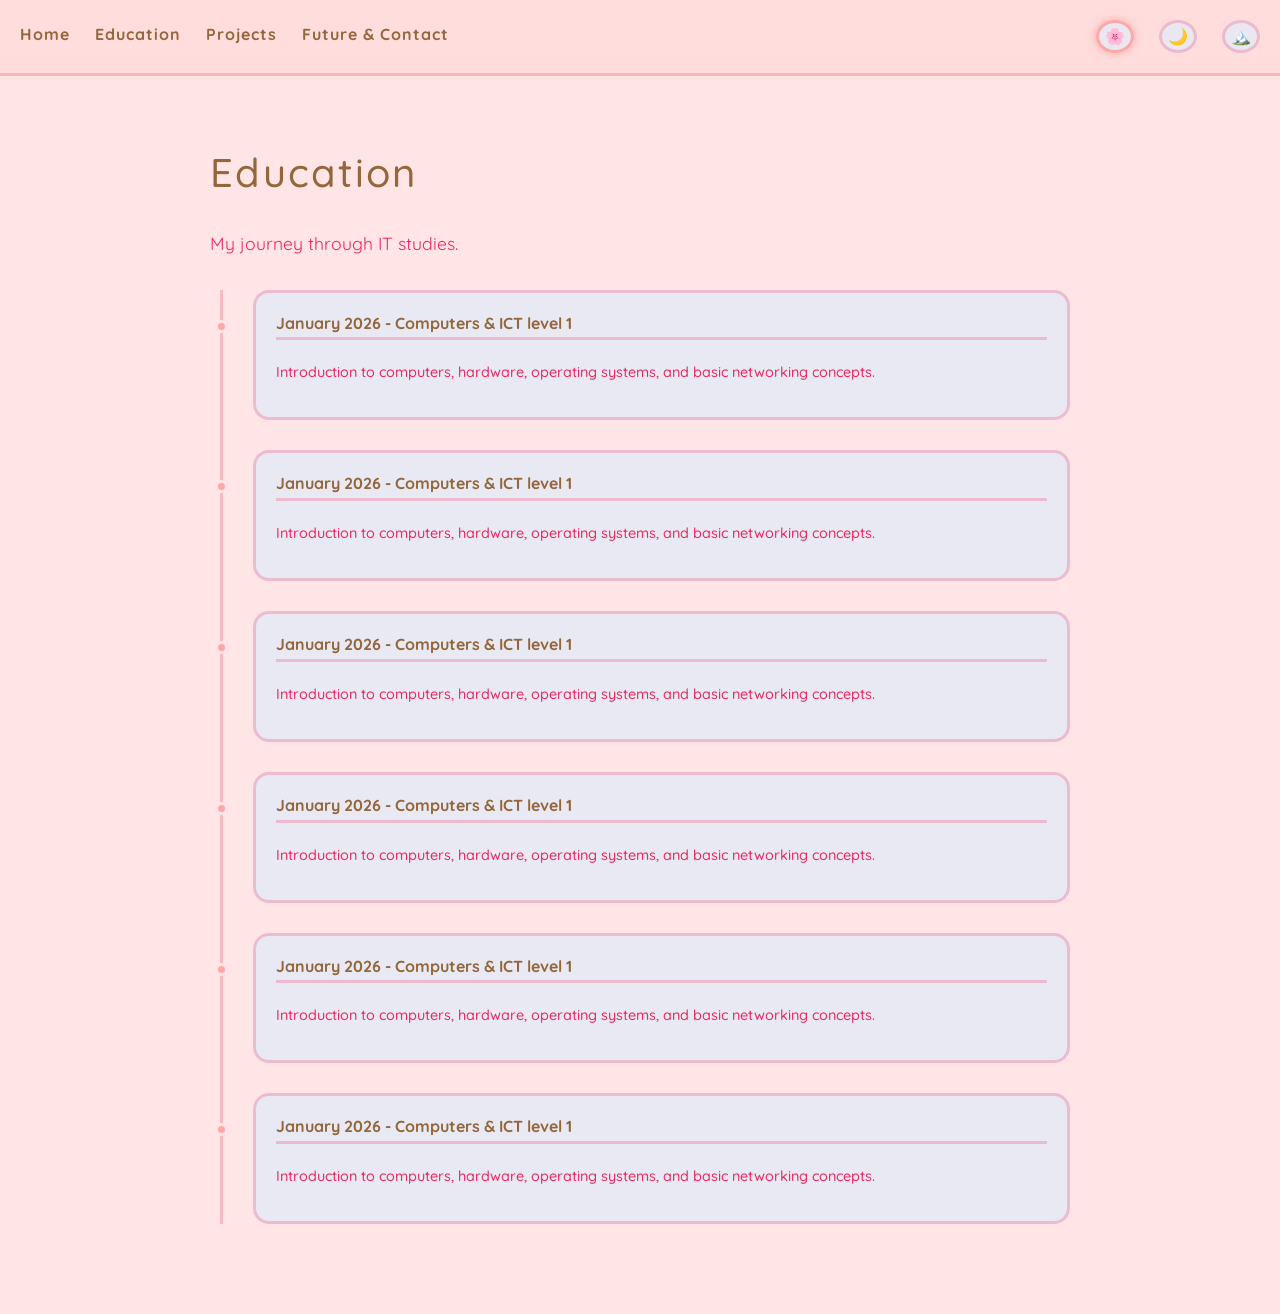
==== education.html @ 3cc12664 "First draft of portfolio" ====
<!DOCTYPE html>
<html lang="en">
<head>
  <meta charset="UTF-8">
  <meta name="Viewport" content="width=device-width", initial-scale="1.0">
  <title>My IT Journey - Michelle Unland</title>
  <link rel="stylesheet" href="style.css">
  <link rel="preconnect" href="https://fonts.googleapis.com">
  <link rel="preconnect" href="https://fonts.gstatic.com" crossorigin>
  <link href="https://fonts.googleapis.com/css2?family=Quicksand:wght@300..700&display=swap" rel="stylesheet">
</head>

<body>

  <!-- === Navigation === -->
  <nav>
    <a href="index.html">Home</a>
    <a href="education.html">Education</a>
    <a href="projects.html">Projects</a>
    <a href="future.html">Future & Contact</a>

    <!-- === Theme buttons === -->
    <button id="theme-pink" class="theme-btn active" title="Cherry Blossom">🌸</button>
    <button id="theme-purple" class="theme-btn" title="Purple Sunset">🌙</button>
    <button id="theme-blue" class="theme-btn" title="Blue Mountain">🏔️</button>
  </nav>

  <!-- === Main content === -->
  <main>
    <h1>Education</h1>
    <p>My journey through IT studies.</p>

    <div class="timeline">

      <div class="timeline-item">
        <div class="timeline-dot"></div>
        <div class="timeline-content">
          <h3>January 2026 - Computers & ICT level 1</h3>
          <p>Introduction to computers, hardware, operating systems, and basic networking concepts.</p>
        </div>
      </div>

      <div class="timeline-item">
        <div class="timeline-dot"></div>
        <div class="timeline-content">
          <h3>January 2026 - Computers & ICT level 1</h3>
          <p>Introduction to computers, hardware, operating systems, and basic networking concepts.</p>
        </div>
      </div>

      <div class="timeline-item">
        <div class="timeline-dot"></div>
        <div class="timeline-content">
          <h3>January 2026 - Computers & ICT level 1</h3>
          <p>Introduction to computers, hardware, operating systems, and basic networking concepts.</p>
        </div>
      </div>

      <div class="timeline-item">
        <div class="timeline-dot"></div>
        <div class="timeline-content">
          <h3>January 2026 - Computers & ICT level 1</h3>
          <p>Introduction to computers, hardware, operating systems, and basic networking concepts.</p>
        </div>
      </div>

      <div class="timeline-item">
        <div class="timeline-dot"></div>
        <div class="timeline-content">
          <h3>January 2026 - Computers & ICT level 1</h3>
          <p>Introduction to computers, hardware, operating systems, and basic networking concepts.</p>
        </div>
      </div>
  
      <div class="timeline-item">
        <div class="timeline-dot"></div>
        <div class="timeline-content">
          <h3>January 2026 - Computers & ICT level 1</h3>
          <p>Introduction to computers, hardware, operating systems, and basic networking concepts.</p>
        </div>
      </div>
    </div>
  </main>



  <script src="script.js"></script>
</body>
</html>
---- style.css ----
/* ============================================
   My IT Journey - Michelle Unland
   Aktivitet 5 - Webbprojekt
   ============================================ */


/* --- 1. CSS-variabler: Standardtema (Cherry Blossom) --- */
:root {
  --bg: #ffe5e5;
  --card: #e0ebf9b7;
  --text: #ec275f;
  --heading: #93663b;
  --accent: #ffa7a6;
  --border: rgba(242, 84, 119, 0.3);
  --hover: #ffa7a6;
  --nav-bg: rgba(255, 220, 220, 0.9);
  --txt-shdw: rgba(242, 84, 119, 0.5);
}

/* --- 1b. Tema 2: Purple Sunset/Dark --- */
body.theme-purple-sunset {
  --bg: #0d0b33;
  --card: #4c2f6f;
  --text: #e7c8e7;
  --heading: #c266a7;
  --accent: #c266a7;
  --border: rgba(194, 102, 167, 0.3);
  --hover: #52489f;
  --nav-bg: rgba(28, 25, 91, 0.9);
  --txt-shdw: rgba(120, 64, 123, 0.9);
}

/* 1c. Tema 3: Mountain Lake/Light --- */
body.theme-mountain-lake {
  --bg: #fed6ce;
  --card: #b0cbe6;
  --text: #1d3156;
  --heading: #1d3156;
  --accent: #a4b5d1;
  --border: rgba(164, 181, 209, 0.3);
  --hover: rgba(29, 49, 86, 0.9);
  --nav-bg: rgb(176, 203, 230);
  --txt-shdw: rgba(166, 48, 74, 0.5);
}

/* --- 2. Bas --- */
* {
  margin: 0;
  padding: 0;
  box-sizing: border-box;
}

body {
  background: var(--bg);
  color: var(--text);
  font-family: 'Quicksand', sans-serif;
  line-height: 1.8;
  min-height: 100vh;
  transition: background 0.5s, color 0.5s;
}

/* --- 3. Navigering --- */
nav {
  display: flex;
  justify-content: center;
  gap: 25px;
  padding: 20px;
  background: var(--nav-bg);
  position: sticky;
  top: 0;
  z-index: 100;
  backdrop-filter: blur(10px);
  border-bottom: 3px solid var(--border);
}

nav a {
  color: var(--heading);
  text-decoration: none;
  font-weight: 700;
  letter-spacing: 1px;
  transition: color 0.3;
}

nav a:hover {
  color: var(--hover);
}

/* --- 4. Main --- */
main {
  max-width: 900px;
  margin: 0 auto;
  padding: 60px 20px;
}

/* --- 5. Headers och paragrafer --- */
h1 {
  color: var(--heading);
  font-size: 2.5em;
  font-weight: 500;
  letter-spacing: 2px;
  margin-bottom: 20px;
}

h2 {
  color: var(--heading);
  font-size: 1.5em;
  font-weight: 500;
  letter-spacing: 1px;
  margin-bottom: 15px;
}

p {
  margin-bottom: 15px;
  font-size: 1.1em;
}

/* --- 6. Temaknappar --- */
.theme-btn {
  background: var(--card);
  color: var(--heading);
  border: 3px solid var(--border);
  padding: 4px 6px;
  border-radius: 50%;
  cursor: pointer;
  font-size: 1em;
  transition: all 0.3s;
}

.theme-btn:first-of-type {
  margin-left: auto;
}

.theme-btn:hover {
  background: var(--hover);
  transform: scale(1.1);
}

.theme-btn.active {
  border-color: var(--accent);
  box-shadow: 0 0 10px var(--accent);
}

/* --- 7. Hero-sektion --- */
.hero {
  display: flex;
  flex-direction: column;
  justify-content: center;
  align-items: center;
  min-height: 70vh;
  text-align: center;
}

.hero h1 {
  font-size: 3em;
  margin-bottom: 10px;
  text-shadow: 0 5px 7px var(--txt-shdw);
  font-weight: 700;
}

.hero .tagline {
  font-size: 1.2em;
  color: var(--accent);
  margin-bottom: 25px;
}

.hero .subtitle {
  font-size: 1em;
  opacity: 0.8;
  max-width: 500px;
}

/* --- 8. Timeline --- */
.timeline {
  position: relative;
  padding-left: 30px;
  border-left: 3px solid var(--border);
  margin-left: 10px;
  margin-top: 30px;
}

.timeline-item {
  position: relative;
  margin-bottom: 30px;
}

.timeline-dot {
  position: absolute;
  left: -38px;
  top: 30px;
  width: 13px;
  height: 13px;
  background: var(--accent);
  border-radius: 50%;
  border: 3px solid var(--bg);
}

.timeline-content {
  background: var(--card);
  border: 3px solid var(--border);
  border-radius: 16px;
  padding: 16px 20px;
}

.timeline-content h3 {
  color: var(--heading);
  font-size: 1em;
  font-weight: 700;
  margin-bottom: 20px;
  border-bottom: 3px solid var(--border);
}

.timeline-content p {
  font-size: 0.90em;
  font-weight: 500;
}
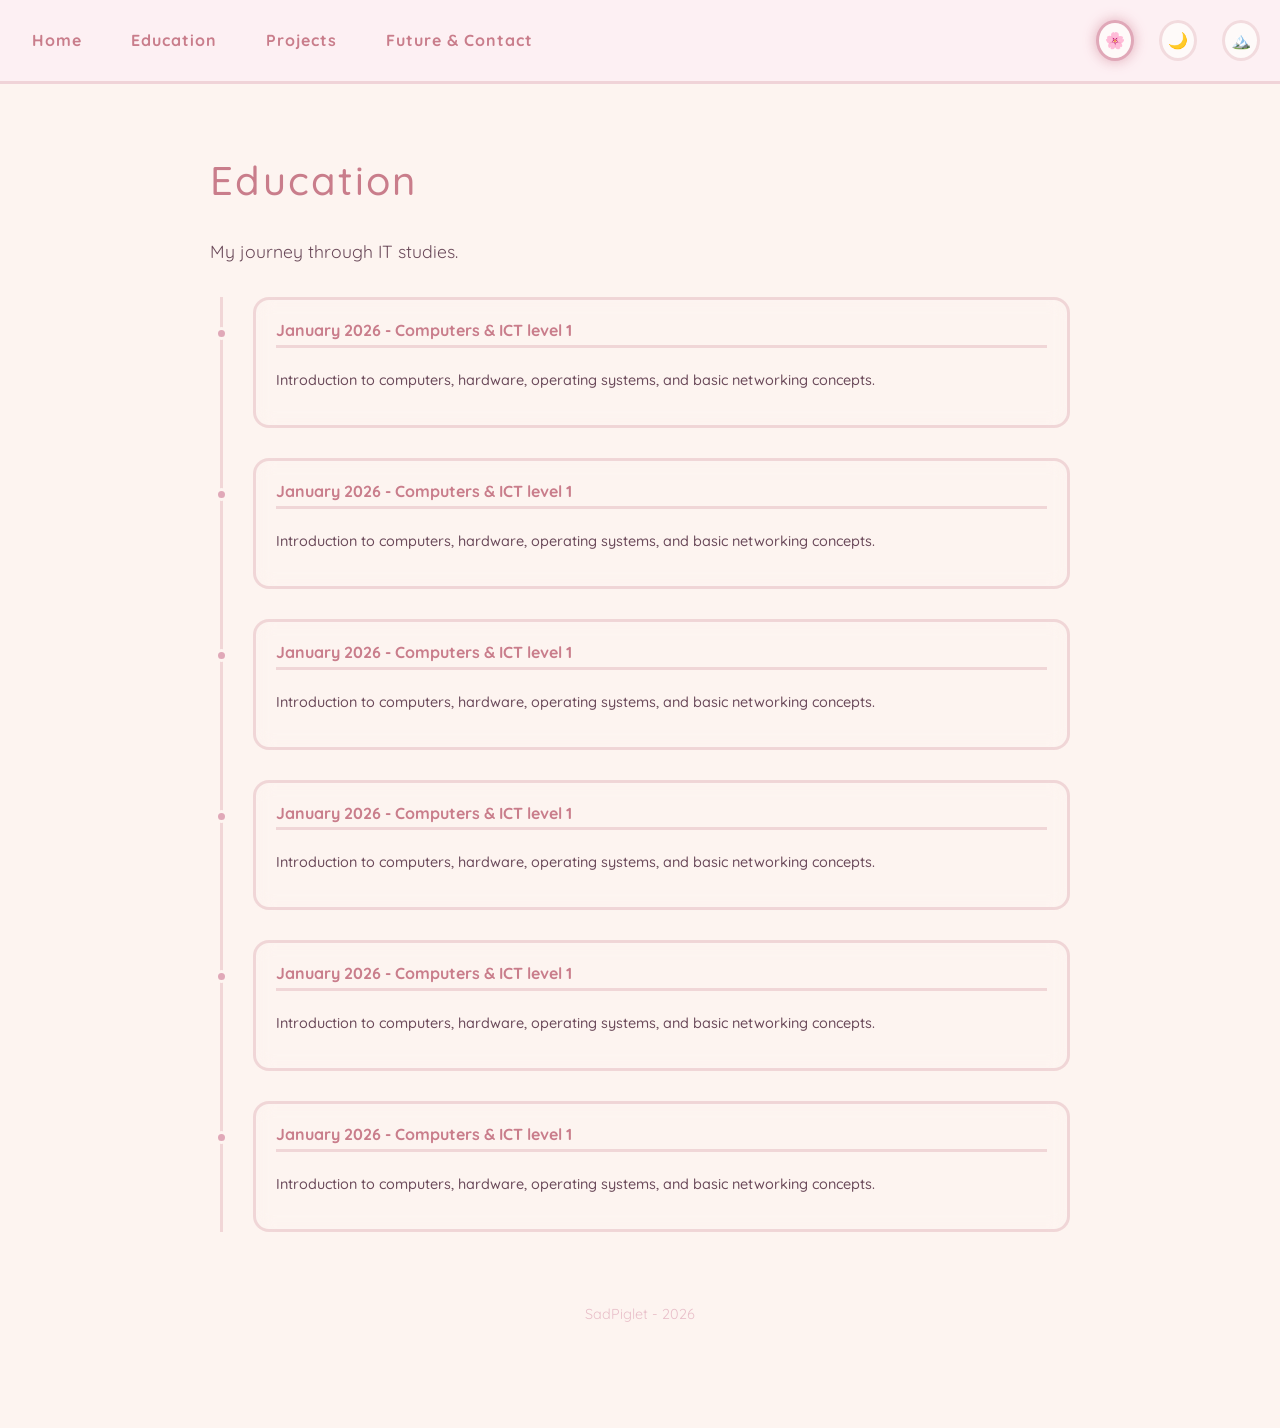
==== commit 6653d4bc: "Changed theme colours" ====
--- a/education.html
+++ b/education.html
@@ -80,6 +80,10 @@
         </div>
       </div>
     </div>
+
+
+
+    <footer>SadPiglet - 2026</footer>
   </main>
 
 
--- a/style.css
+++ b/style.css
@@ -6,41 +6,50 @@
 
 /* --- 1. CSS-variabler: Standardtema (Cherry Blossom) --- */
 :root {
-  --bg: #ffe5e5;
-  --card: #e0ebf9b7;
-  --text: #ec275f;
-  --heading: #93663b;
-  --accent: #ffa7a6;
-  --border: rgba(242, 84, 119, 0.3);
-  --hover: #ffa7a6;
-  --nav-bg: rgba(255, 220, 220, 0.9);
-  --txt-shdw: rgba(242, 84, 119, 0.5);
+  --bg: #fdf4f0;
+  --card: #fefaf9;
+  --text: #6b4a5a;
+  --heading: #c97d8b;
+  --accent: #e0a8b8;
+  --border: rgba(201, 125, 139, 0.25);
+  --hover: #b05a6e;
+  --nav-bg: rgba(253, 240, 243, 0.9);
+  --box-shdw: 0 4px 20px rgba(161, 57, 78, 0.666);
+  --divider: rgba(201, 125, 139, 0.15);
+  --nav-hover: rgba(201, 125, 139, 0.2);
+  --hero-glow: 3px 4px 6px rgba(185, 80, 108, 0.6);
 }
 
 /* --- 1b. Tema 2: Purple Sunset/Dark --- */
 body.theme-purple-sunset {
-  --bg: #0d0b33;
-  --card: #4c2f6f;
-  --text: #e7c8e7;
-  --heading: #c266a7;
-  --accent: #c266a7;
-  --border: rgba(194, 102, 167, 0.3);
-  --hover: #52489f;
-  --nav-bg: rgba(28, 25, 91, 0.9);
-  --txt-shdw: rgba(120, 64, 123, 0.9);
+  --bg: #1a1025;
+  --card: #2d1a3a;
+  --text: #e8dced;
+  --heading: #d4a88c;
+  --accent: #c97d8b;
+  --border: rgba(201, 125, 139, 0.3);
+  --hover: #b05a6e;
+  --nav-bg: rgba(26, 16, 37, 0.9);
+  --box-shdw: 0 4px 20px rgba(244, 193, 84, 0.677);
+  --divider: rgba(201, 125, 139, 0.2);
+  --nav-hover: rgba(194, 102, 167, 0.2);
+  --hero-glow: 0 0 20px var(--accent), 0 0 40px var(--accent);
 }
 
 /* 1c. Tema 3: Mountain Lake/Light --- */
 body.theme-mountain-lake {
-  --bg: #fed6ce;
-  --card: #b0cbe6;
-  --text: #1d3156;
-  --heading: #1d3156;
-  --accent: #a4b5d1;
-  --border: rgba(164, 181, 209, 0.3);
-  --hover: rgba(29, 49, 86, 0.9);
-  --nav-bg: rgb(176, 203, 230);
-  --txt-shdw: rgba(166, 48, 74, 0.5);
+  --bg: #1a2833;
+  --card: #243447;
+  --text: #dce8f0;
+  --heading: #8fbfb8;
+  --accent: #b0d0d8;
+  --border: rgba(176, 208, 216, 0.3);
+  --hover: #6fa89e;
+  --nav-bg: rgba(26, 40, 51, 0.9);
+  --box-shdw: 0 4px 20px rgba(101, 206, 235, 0.537);
+  --divider: rgba(176, 208, 216, 0.2);
+  --nav-hover: rgba(176, 208, 216, 0.2);
+  --hero-glow: 0 0 20px var(--accent), 0 0 40px var(--accent);
 }
 
 /* --- 2. Bas --- */
@@ -57,6 +66,13 @@
   line-height: 1.8;
   min-height: 100vh;
   transition: background 0.5s, color 0.5s;
+  animation: fadeIn 0.8s ease-in-out;
+}
+
+/* --- Fade-in animation ---*/
+@keyframes fadeIn {
+  from { opacity: 0; transform: translateY(10px); }
+  to { opacity: 1; transform: translateY(0);}
 }
 
 /* --- 3. Navigering --- */
@@ -66,11 +82,14 @@
   gap: 25px;
   padding: 20px;
   background: var(--nav-bg);
+  backdrop-filter: blur(20px);
+  -webkit-backdrop-filter: blur(20px);
   position: sticky;
   top: 0;
   z-index: 100;
   backdrop-filter: blur(10px);
   border-bottom: 3px solid var(--border);
+  animation: fadeIn 0.8s ease-in-out;
 }
 
 nav a {
@@ -78,11 +97,15 @@
   text-decoration: none;
   font-weight: 700;
   letter-spacing: 1px;
-  transition: color 0.3;
+  transition: all 0.3;
+  padding: 6px 12px;
+  border-radius: 9px;
 }
 
 nav a:hover {
-  color: var(--hover);
+  color: var(--bg);
+  background: var(--hover);
+  box-shadow: var(--box-shdw);
 }
 
 /* --- 4. Main --- */
@@ -112,6 +135,14 @@
 p {
   margin-bottom: 15px;
   font-size: 1.1em;
+}
+
+/* --- Divider --- */
+.section-divider {
+  border: none;
+  height: 2px;
+  background: var(--divider);
+  margin: 40px 0;
 }
 
 /* --- 6. Temaknappar --- */
@@ -132,12 +163,12 @@
 
 .theme-btn:hover {
   background: var(--hover);
-  transform: scale(1.1);
+  transform: scale(1.15);
 }
 
 .theme-btn.active {
   border-color: var(--accent);
-  box-shadow: 0 0 10px var(--accent);
+  box-shadow: 0 0 14px var(--accent);
 }
 
 /* --- 7. Hero-sektion --- */
@@ -155,6 +186,7 @@
   margin-bottom: 10px;
   text-shadow: 0 5px 7px var(--txt-shdw);
   font-weight: 700;
+  text-shadow: var(--hero-glow);
 }
 
 .hero .tagline {
@@ -199,6 +231,14 @@
   border: 3px solid var(--border);
   border-radius: 16px;
   padding: 16px 20px;
+  transition: ease-in-out 0.5s;
+  backdrop-filter: blur(10px);
+  background: rgba(255, 255, 255, 0.05);
+}
+
+.timeline-content:hover {
+  transform: translateY(4px);
+  box-shadow: var(--box-shdw);
 }
 
 .timeline-content h3 {
@@ -212,4 +252,205 @@
 .timeline-content p {
   font-size: 0.90em;
   font-weight: 500;
+}
+
+/* ---9. Projektkort --- */
+.project-grid {
+  display: flex;
+  gap: 20px;
+  flex-wrap: wrap;
+  margin-top: 50px;
+}
+
+.project-card {
+  flex: 1 1 280px;
+  background: var(--card);
+  border: 3px solid var(--border);
+  border-radius: 15px;
+  padding: 20px;
+  text-align: center;
+  transition: box-shadow 0.5s;
+  backdrop-filter: blur(10px);
+  background: rgba(255, 255, 255, 0.05);
+}
+
+.project-card:hover {
+  box-shadow: var(--box-shdw);
+}
+
+.project-img {
+  width: 100%;
+  height: 400px;
+  object-fit: cover;
+  border-radius: 15px;
+  margin-bottom: 20px;
+}
+
+.project-card h3 {
+  color: var(--heading);
+  font-weight: 500;
+  margin-bottom: 5px;
+}
+
+.project-tags {
+  display: flex;
+  justify-content: center;
+  gap: 5px;
+  flex-wrap: wrap;
+  margin: 10px 0;
+}
+
+.project-tags span {
+  background: var(--border);
+  color: var(--text);
+  font-size: 0.75em;
+  padding: 5px 10px;
+  border-radius: 12px;
+}
+
+.btn {
+  display: inline-block;
+  background: var(--accent);
+  color: var(--bg);
+  padding: 10px 20px;
+  border-radius: 20px;
+  text-decoration: none;
+  font-weight: 500;
+  margin-top: 10px;
+  transition: all 0.3s;
+}
+
+.btn:hover {
+  background: var(--hover);
+  transform: translateY(-2px);
+  box-shadow: var(--box-shdw);
+}
+
+/* --- 10. Future & Contact --- */
+.future-section, .contact-section {
+  background: var(--card);
+  border: 1px solid var(--border);
+  border-radius: 15px;
+  padding: 24px;
+  margin-top: 24px;
+  transition: transform 0.3s;
+}
+
+.future-section:hover, .contact-section:hover {
+  transform: translateY(-2px);
+  box-shadow: var(--box-shdw);
+}
+
+.contact-links {
+  display: flex;
+  flex-direction: column;
+  gap: 20px;
+  margin-top: 15px;
+}
+
+.contact-item {
+  display: flex;
+  align-items: center;
+  gap: 10px;
+  background: var(--card);
+  border: 3px solid var(--border);
+  border-radius: 15px;
+  padding: 15px 20px;
+  color: var(--text);
+  text-decoration: none;
+  transition: all 0.3s;
+  max-width: 250px;
+  backdrop-filter: blur(10px);
+  background: rgba(255, 255, 255, 0.05);
+}
+
+.contact-item:hover {
+  background: var(--hover);
+  color: var(--bg);
+}
+
+.contact-icon {
+  font-size: 1.5em;
+}
+
+/* --- 11. Footer --- */
+footer {
+  text-align: center;
+  padding: 40px;
+  color: var(--accent);
+  opacity: 0.7;
+  font-size: 0.9em;
+}
+
+/* --- 12. Media Queries - responsiv design --- */
+
+@media (max-width: 768px) {
+  main {
+    padding: 40px 16px;
+  }
+
+  h1 { 
+    font-size: 2em; 
+  }
+
+  .hero h1 { 
+    font-size: 2.2em; 
+  }
+
+  nav { 
+    gap: 12px; flex-wrap: wrap;
+  }
+
+  nav a {
+    font-size: 0.8em;
+    padding: 4px 8px;
+  }
+
+  .theme-btn {
+    font-size: 0.85em;
+    padding: 5px 8px;
+  }
+
+  .project-card {
+    flex: 1 1 100%;
+  }
+}
+
+
+@media (max-width: 480px) {
+  h1 {
+    font-size: 1.6em;
+  }
+
+  .hero h1 {
+    font-size: 1.8em;
+  }
+
+  .hero .tagline {
+    font-size: 1em;
+  }
+
+  nav {
+    gap: 8px;
+    padding: 10px;
+  }
+
+  nav a {
+    font-size: 0.7em;
+  }
+
+  .timeline {
+    padding-left: 20px;
+    margin-left: 5px;
+  }
+
+  .timeline-dot {
+    left: -27px;
+    width: 10px;
+    height: 10px;
+  }
+
+  .contact-item {
+    max-width: 100%;
+  }
 }
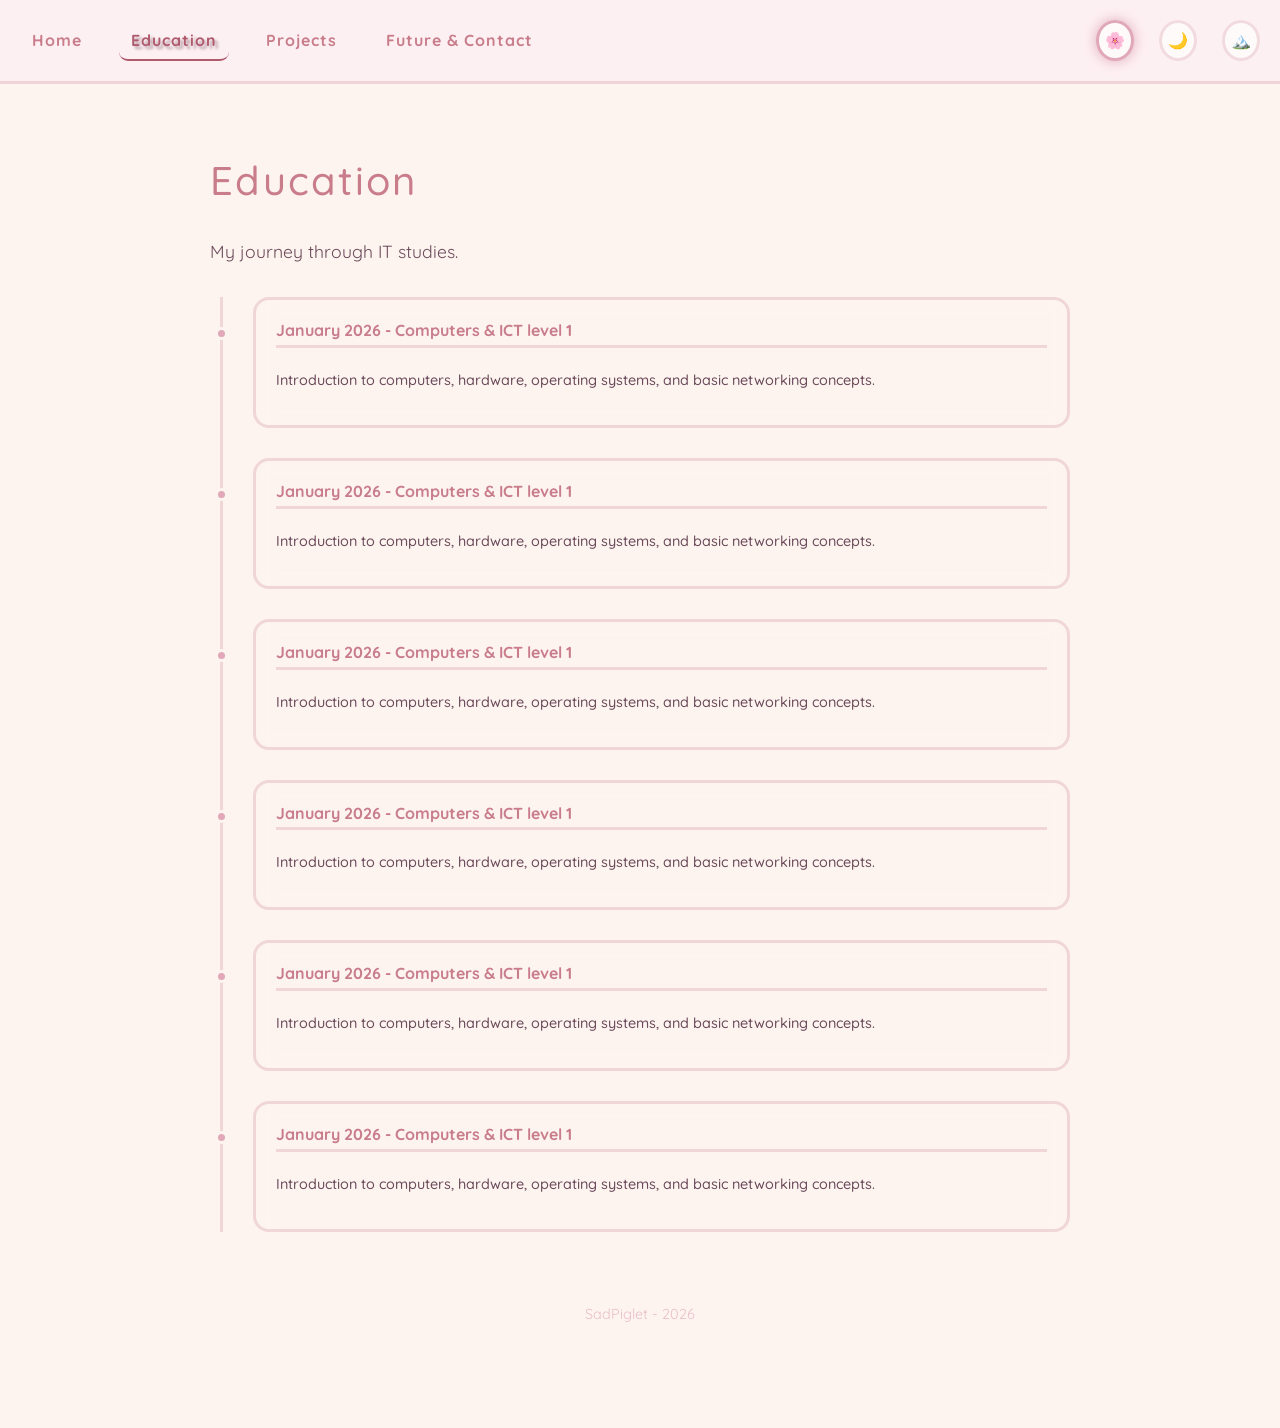
==== commit d3037e47: "CSS fine-tuning, added back to top button" ====
--- a/education.html
+++ b/education.html
@@ -4,6 +4,7 @@
   <meta charset="UTF-8">
   <meta name="Viewport" content="width=device-width", initial-scale="1.0">
   <title>My IT Journey - Michelle Unland</title>
+  <link rel="icon" href="data:image/svg+xml,<svg xmlns='http://www.w3.org/2000/svg' viewBox='0 0 100 100'><text y='80' font-size='80'>🐷</text></svg>">
   <link rel="stylesheet" href="style.css">
   <link rel="preconnect" href="https://fonts.googleapis.com">
   <link rel="preconnect" href="https://fonts.gstatic.com" crossorigin>
@@ -15,7 +16,7 @@
   <!-- === Navigation === -->
   <nav>
     <a href="index.html">Home</a>
-    <a href="education.html">Education</a>
+    <a href="education.html" class="active">Education</a>
     <a href="projects.html">Projects</a>
     <a href="future.html">Future & Contact</a>
 
@@ -87,6 +88,7 @@
   </main>
 
 
+  <button id="back-to-top" title="Back to top">↑</button>
 
   <script src="script.js"></script>
 </body>
--- a/style.css
+++ b/style.css
@@ -18,6 +18,8 @@
   --divider: rgba(201, 125, 139, 0.15);
   --nav-hover: rgba(201, 125, 139, 0.2);
   --hero-glow: 3px 4px 6px rgba(185, 80, 108, 0.6);
+  --nav-active-shadow: 3px 3px 3px rgba(80, 30, 50, 0.4);
+  --nav-active-color: var(--hover);
 }
 
 /* --- 1b. Tema 2: Purple Sunset/Dark --- */
@@ -33,7 +35,12 @@
   --box-shdw: 0 4px 20px rgba(244, 193, 84, 0.677);
   --divider: rgba(201, 125, 139, 0.2);
   --nav-hover: rgba(194, 102, 167, 0.2);
-  --hero-glow: 0 0 20px var(--accent), 0 0 40px var(--accent);
+  --hero-glow: 
+    0 4px 8px rgba(0, 0, 0, 0.5), 
+    0 0 20px var(--accent), 
+    0 0 40px var(--accent);
+  --nav-active-shadow: 0 0 10px var(--accent);
+  --nav-active-color: var(--accent);
 }
 
 /* 1c. Tema 3: Mountain Lake/Light --- */
@@ -49,7 +56,12 @@
   --box-shdw: 0 4px 20px rgba(101, 206, 235, 0.537);
   --divider: rgba(176, 208, 216, 0.2);
   --nav-hover: rgba(176, 208, 216, 0.2);
-  --hero-glow: 0 0 20px var(--accent), 0 0 40px var(--accent);
+  --hero-glow: 
+    0 4px 8px rgba(0, 0, 0, 0.5), 
+    0 0 20px var(--accent), 
+    0 0 40px var(--accent);
+  --nav-active-shadow: 0 0 10px var(--accent);
+  --nav-active-color: var(--accent);
 }
 
 /* --- 2. Bas --- */
@@ -67,6 +79,10 @@
   min-height: 100vh;
   transition: background 0.5s, color 0.5s;
   animation: fadeIn 0.8s ease-in-out;
+}
+
+html {
+  scroll-behavior: smooth;
 }
 
 /* --- Fade-in animation ---*/
@@ -97,7 +113,7 @@
   text-decoration: none;
   font-weight: 700;
   letter-spacing: 1px;
-  transition: all 0.3;
+  transition: ease-in-out 0.5s;
   padding: 6px 12px;
   border-radius: 9px;
 }
@@ -105,6 +121,42 @@
 nav a:hover {
   color: var(--bg);
   background: var(--hover);
+  box-shadow: var(--box-shdw);
+}
+
+nav a.active {
+  color: var(--nav-active-color);
+  border-bottom: 2px solid var(--nav-active-color);
+  padding-bottom: 4px;
+  text-shadow: var(--nav-active-shadow);
+}
+
+/* --- 3b - Back to top-knapp ---*/
+#back-to-top {
+  position: fixed;
+  bottom: 20px;
+  right: 20px;
+  background: var(--card);
+  color: var(--heading);
+  border: 2px solid var(--border);
+  padding: 10px 15px;
+  border-radius: 50%;
+  cursor: pointer;
+  font-size: 1.2em;
+  z-index: 100;
+  transition: all 0.3s;
+  opacity: 0;
+  pointer-events: none;
+}
+
+#back-to-top.visible {
+  opacity: 1;
+  pointer-events: auto;
+}
+
+#back-to-top:hover {
+  background: var(--hover);
+  color: var(--bg);
   box-shadow: var(--box-shdw);
 }
 
@@ -272,10 +324,12 @@
   transition: box-shadow 0.5s;
   backdrop-filter: blur(10px);
   background: rgba(255, 255, 255, 0.05);
+  transition: ease-in-out 0.5s;
 }
 
 .project-card:hover {
   box-shadow: var(--box-shdw);
+  transform: translateY(-10px);
 }
 
 .project-img {
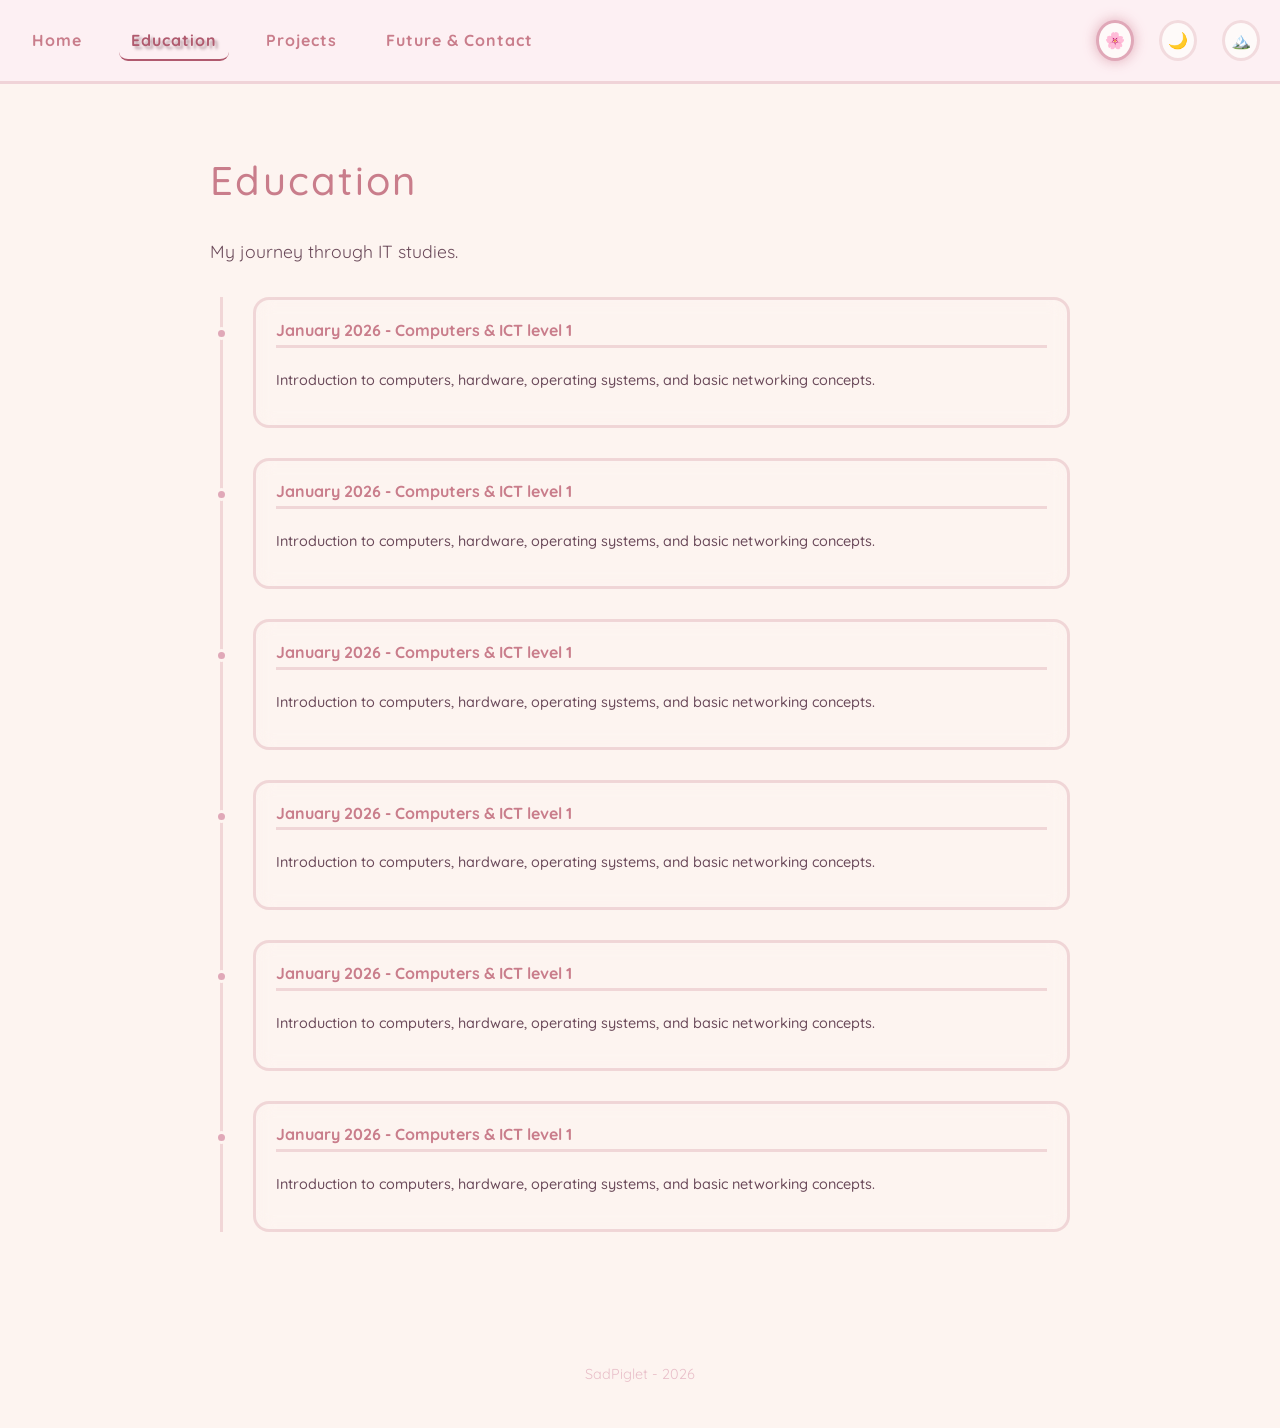
==== commit ccf5f2b5: "Added expand button" ====
--- a/education.html
+++ b/education.html
@@ -2,7 +2,7 @@
 <html lang="en">
 <head>
   <meta charset="UTF-8">
-  <meta name="Viewport" content="width=device-width", initial-scale="1.0">
+  <meta name="viewport" content="width=device-width, initial-scale=1.0">
   <title>My IT Journey - Michelle Unland</title>
   <link rel="icon" href="data:image/svg+xml,<svg xmlns='http://www.w3.org/2000/svg' viewBox='0 0 100 100'><text y='80' font-size='80'>🐷</text></svg>">
   <link rel="stylesheet" href="style.css">
@@ -84,9 +84,10 @@
 
 
 
-    <footer>SadPiglet - 2026</footer>
+  
   </main>
 
+  <footer>SadPiglet - 2026</footer>
 
   <button id="back-to-top" title="Back to top">↑</button>
 
--- a/style.css
+++ b/style.css
@@ -325,6 +325,7 @@
   backdrop-filter: blur(10px);
   background: rgba(255, 255, 255, 0.05);
   transition: ease-in-out 0.5s;
+  align-self: flex-start;
 }
 
 .project-card:hover {
@@ -378,6 +379,47 @@
   background: var(--hover);
   transform: translateY(-2px);
   box-shadow: var(--box-shdw);
+}
+
+/* Expanderbar detalj-sektion */
+.expand-btn {
+  background: none;
+  border: 2px solid var(--border);
+  color: var(--accent);
+  padding: 6px 14px;
+  border-radius: 8px;
+  cursor: pointer;
+  font-family: 'Quicksand', sans-serif;
+  font-size: 0.85em;
+  margin: 8px 0;
+  transition: all 0.3s;
+}
+
+.expand-btn:hover  {
+  background: var(--nav-hover);
+}
+
+.expand-btn.open {
+  background: var(--accent);
+  color: var(--bg);
+}
+
+.project-details {
+  max-height: 0;
+  overflow: hidden;
+  transition: max-height 0.4s ease-out;
+  text-align: left;
+  font-size: 0.9em;
+}
+
+.project-details.open {
+  max-height: 500px;
+  transition: max-height 0.5s ease-in;
+}
+
+.project-details p {
+  margin: 8px 0;
+  opacity: 0.85;
 }
 
 /* --- 10. Future & Contact --- */
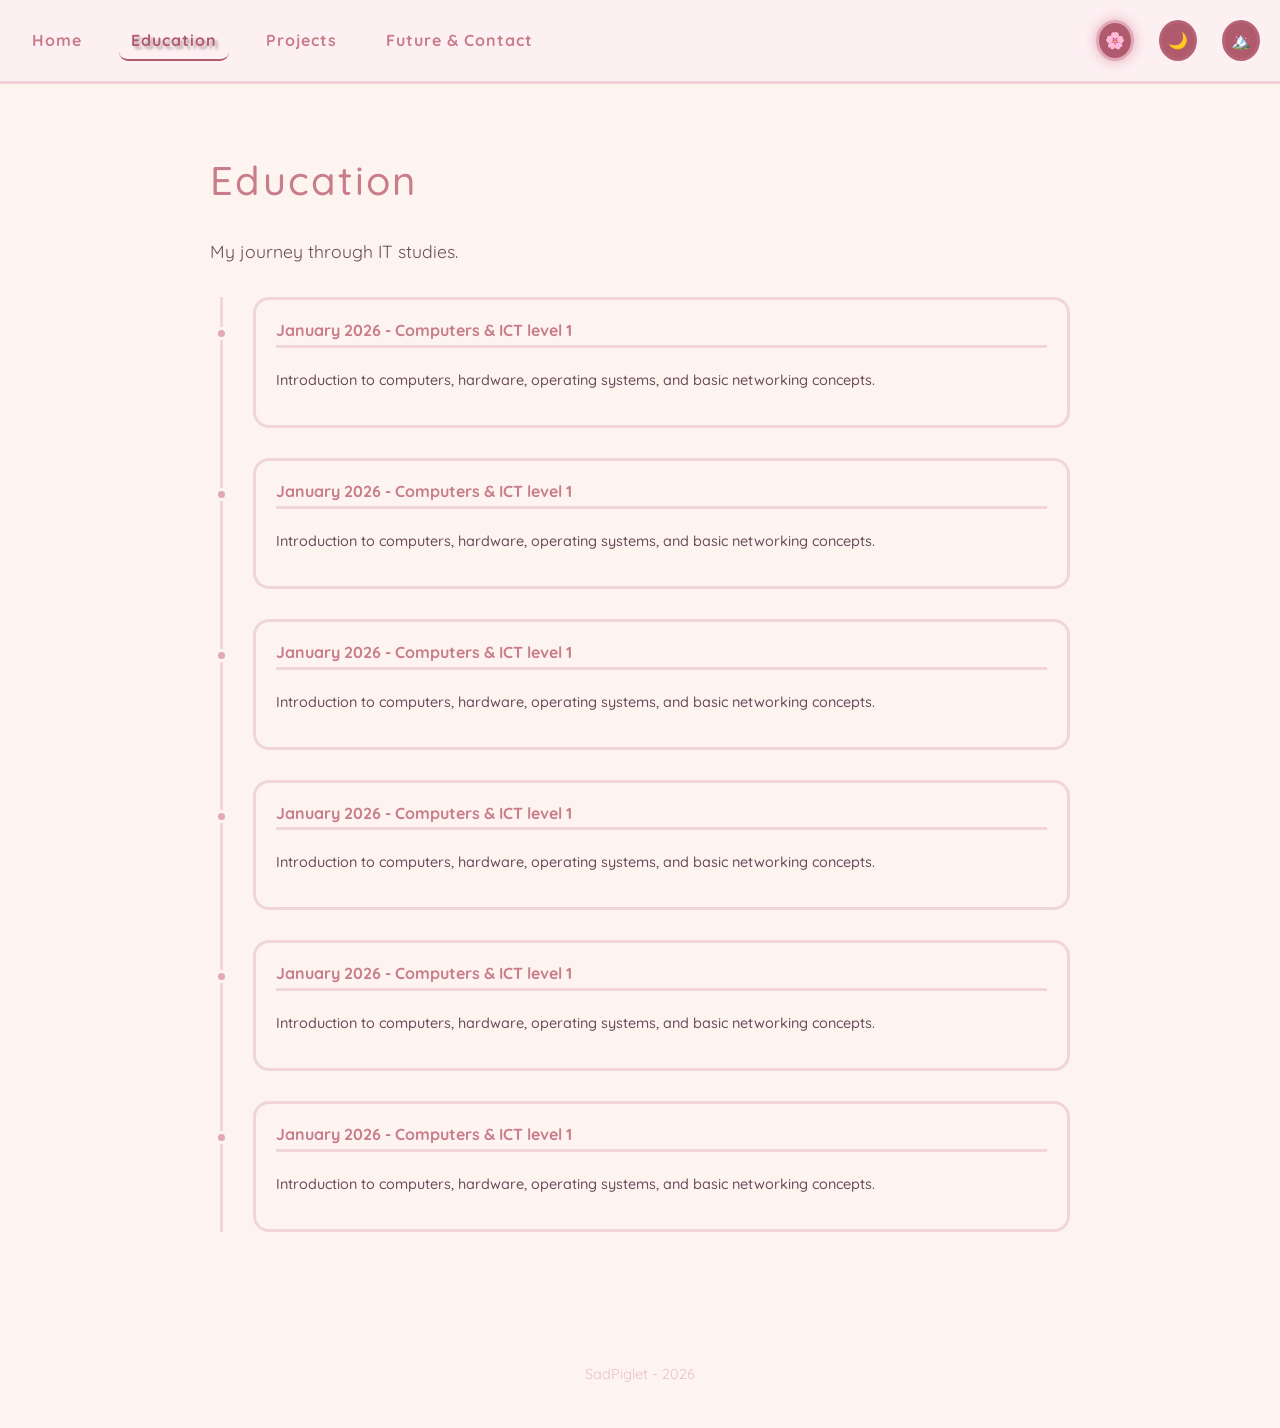
==== commit d861c04d: "Added ARIA labels" ====
--- a/education.html
+++ b/education.html
@@ -14,16 +14,16 @@
 <body>
 
   <!-- === Navigation === -->
-  <nav>
+  <nav aria-label="Main navigation">
     <a href="index.html">Home</a>
     <a href="education.html" class="active">Education</a>
     <a href="projects.html">Projects</a>
     <a href="future.html">Future & Contact</a>
 
     <!-- === Theme buttons === -->
-    <button id="theme-pink" class="theme-btn active" title="Cherry Blossom">🌸</button>
-    <button id="theme-purple" class="theme-btn" title="Purple Sunset">🌙</button>
-    <button id="theme-blue" class="theme-btn" title="Blue Mountain">🏔️</button>
+    <button id="theme-pink" class="theme-btn active" aria-label="Cherry Blossom theme">🌸</button>
+    <button id="theme-purple" class="theme-btn" aria-label="Purple Sunset theme">🌙</button>
+    <button id="theme-blue" class="theme-btn" aria-label="Blue Mountain theme">🏔️</button>
   </nav>
 
   <!-- === Main content === -->
@@ -89,7 +89,7 @@
 
   <footer>SadPiglet - 2026</footer>
 
-  <button id="back-to-top" title="Back to top">↑</button>
+  <button id="back-to-top" aria-label="Scroll to top of page" title="Back to top">↑</button>
 
   <script src="script.js"></script>
 </body>
--- a/style.css
+++ b/style.css
@@ -20,6 +20,8 @@
   --hero-glow: 3px 4px 6px rgba(185, 80, 108, 0.6);
   --nav-active-shadow: 3px 3px 3px rgba(80, 30, 50, 0.4);
   --nav-active-color: var(--hover);
+  --btn-bg: #b05a6e;
+  --btn-text: #ffffff;
 }
 
 /* --- 1b. Tema 2: Purple Sunset/Dark --- */
@@ -41,6 +43,8 @@
     0 0 40px var(--accent);
   --nav-active-shadow: 0 0 10px var(--accent);
   --nav-active-color: var(--accent);
+  --btn-bg: var(--accent);
+  --btn-text: var(--bg);
 }
 
 /* 1c. Tema 3: Mountain Lake/Light --- */
@@ -62,6 +66,8 @@
     0 0 40px var(--accent);
   --nav-active-shadow: 0 0 10px var(--accent);
   --nav-active-color: var(--accent);
+  --btn-bg: var(--accent);
+  --btn-text: var(--bg);
 }
 
 /* --- 2. Bas --- */
@@ -136,8 +142,8 @@
   position: fixed;
   bottom: 20px;
   right: 20px;
-  background: var(--card);
-  color: var(--heading);
+  background: var(--btn-bg);
+  color: var(--btn-text);
   border: 2px solid var(--border);
   padding: 10px 15px;
   border-radius: 50%;
@@ -199,8 +205,8 @@
 
 /* --- 6. Temaknappar --- */
 .theme-btn {
-  background: var(--card);
-  color: var(--heading);
+  background: var(--btn-bg);
+  color: var(--btn-text);
   border: 3px solid var(--border);
   padding: 4px 6px;
   border-radius: 50%;
@@ -365,8 +371,8 @@
 
 .btn {
   display: inline-block;
-  background: var(--accent);
-  color: var(--bg);
+  background: var(--btn-bg);
+  color: var(--btn-text);
   padding: 10px 20px;
   border-radius: 20px;
   text-decoration: none;
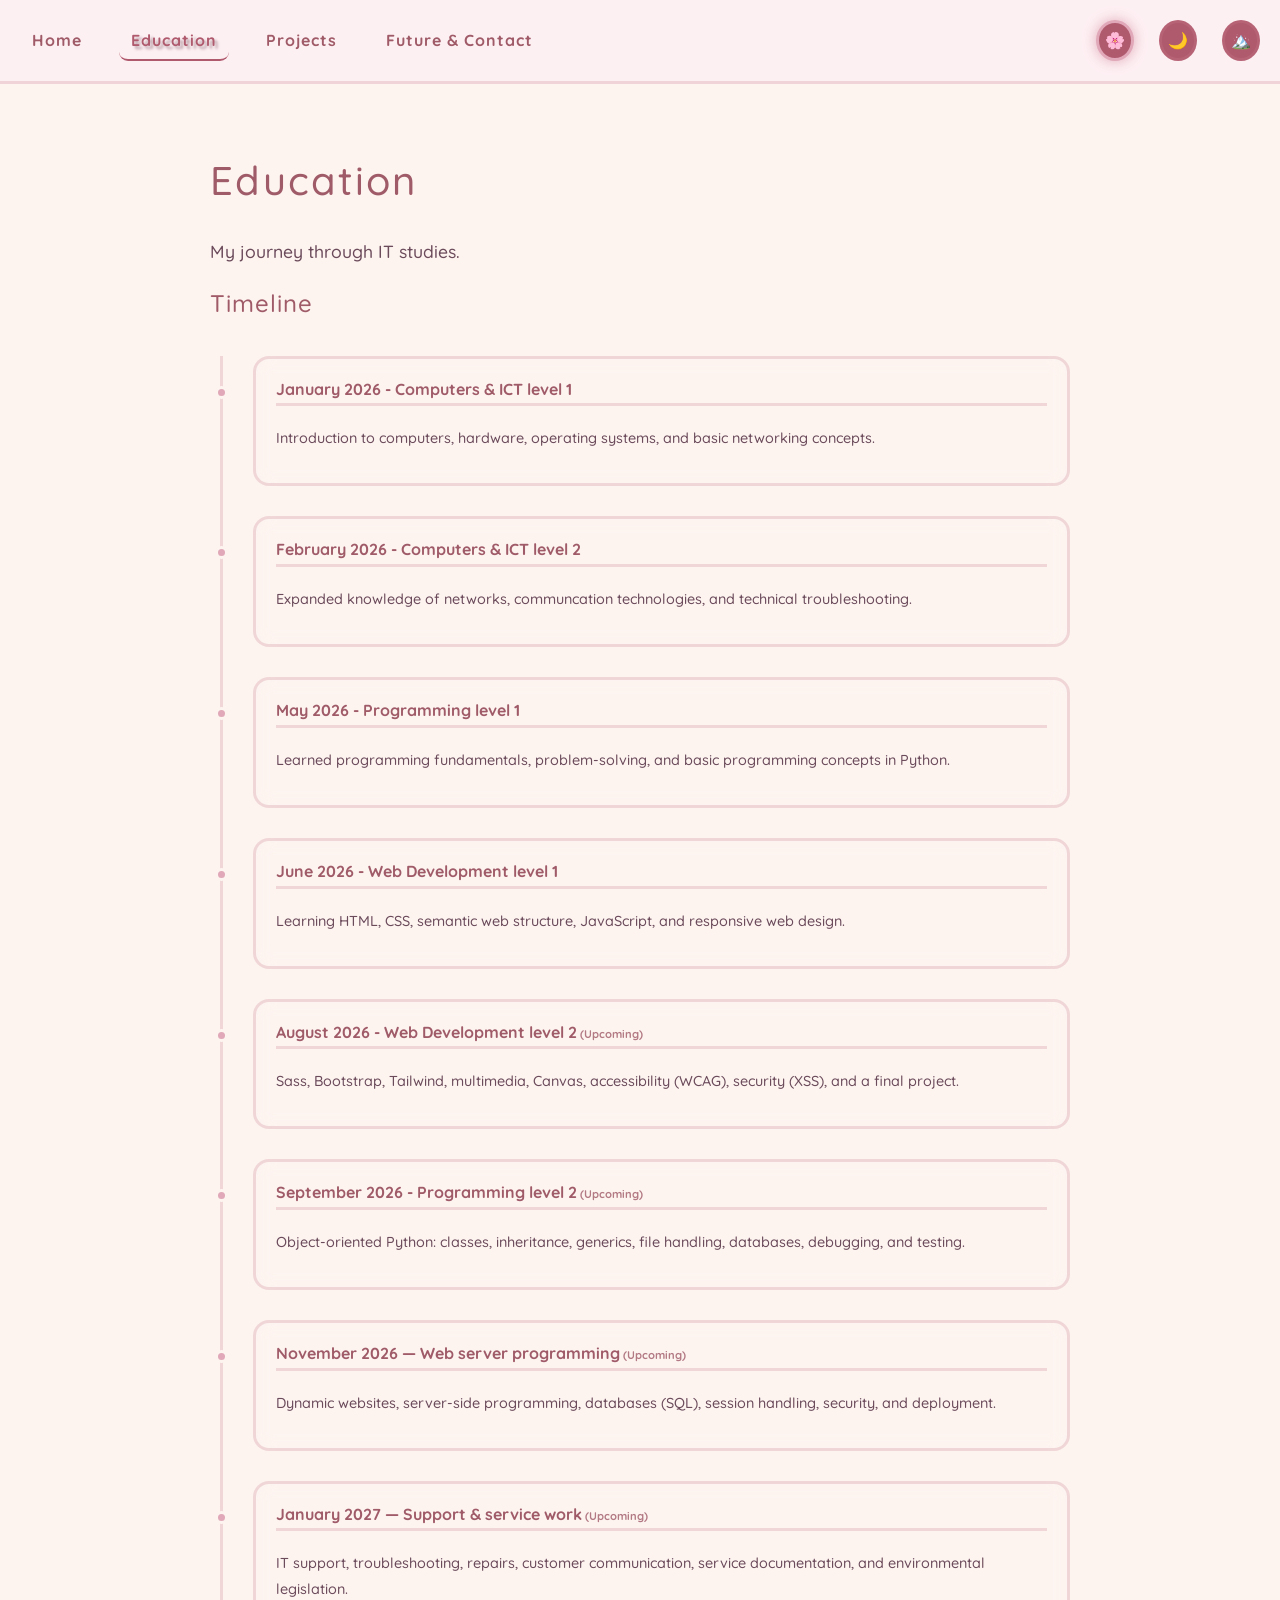
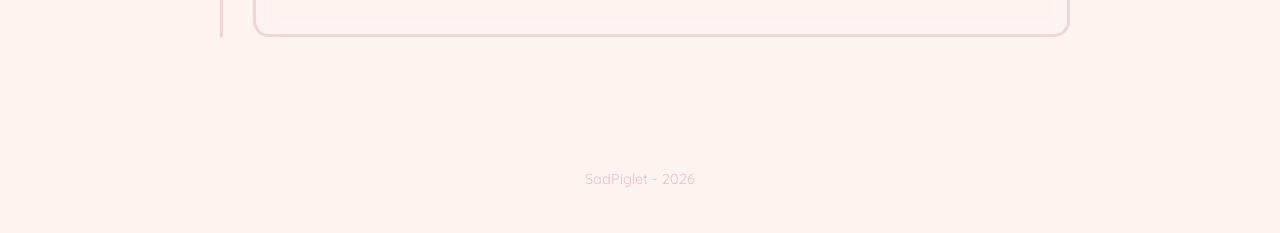
==== commit 4113cade: "Added Read more sections for all projects, updated timeline with all courses, added future plans for" ====
--- a/education.html
+++ b/education.html
@@ -31,6 +31,8 @@
     <h1>Education</h1>
     <p>My journey through IT studies.</p>
 
+    <h2>Timeline</h2>
+
     <div class="timeline">
 
       <div class="timeline-item">
@@ -44,43 +46,62 @@
       <div class="timeline-item">
         <div class="timeline-dot"></div>
         <div class="timeline-content">
-          <h3>January 2026 - Computers & ICT level 1</h3>
-          <p>Introduction to computers, hardware, operating systems, and basic networking concepts.</p>
+          <h3>February 2026 - Computers & ICT level 2</h3>
+          <p>Expanded knowledge of networks, communcation technologies, and technical troubleshooting.</p>
         </div>
       </div>
 
       <div class="timeline-item">
         <div class="timeline-dot"></div>
         <div class="timeline-content">
-          <h3>January 2026 - Computers & ICT level 1</h3>
-          <p>Introduction to computers, hardware, operating systems, and basic networking concepts.</p>
+          <h3>May 2026 - Programming level 1</h3>
+          <p>Learned programming fundamentals, problem-solving, and basic programming concepts in Python.</p>
         </div>
       </div>
 
       <div class="timeline-item">
         <div class="timeline-dot"></div>
         <div class="timeline-content">
-          <h3>January 2026 - Computers & ICT level 1</h3>
-          <p>Introduction to computers, hardware, operating systems, and basic networking concepts.</p>
+          <h3>June 2026 - Web Development level 1</h3>
+          <p>Learning HTML, CSS, semantic web structure, JavaScript, and responsive web design.</p>
         </div>
       </div>
 
       <div class="timeline-item">
         <div class="timeline-dot"></div>
         <div class="timeline-content">
-          <h3>January 2026 - Computers & ICT level 1</h3>
-          <p>Introduction to computers, hardware, operating systems, and basic networking concepts.</p>
+          <h3>August 2026 - Web Development level 2<span style="font-size: 0.7em; opacity: 0.8;"> (Upcoming)</span></h3>
+          <p>Sass, Bootstrap, Tailwind, multimedia, Canvas, accessibility (WCAG), security (XSS), and a final project.</p>
         </div>
       </div>
   
       <div class="timeline-item">
         <div class="timeline-dot"></div>
         <div class="timeline-content">
-          <h3>January 2026 - Computers & ICT level 1</h3>
-          <p>Introduction to computers, hardware, operating systems, and basic networking concepts.</p>
+          <h3>September 2026 - Programming level 2<span style="font-size: 0.7em; opacity: 0.8;"> (Upcoming)</span></h3>
+          <p>Object-oriented Python: classes, inheritance, generics, file handling, databases, debugging, and testing.</p>
         </div>
       </div>
+
+      <div class="timeline-item">
+        <div class="timeline-dot"></div>
+        <div class="timeline-content">
+          <h3>November 2026 — Web server programming<span style="font-size: 0.7em; opacity: 0.8;"> (Upcoming)</span></h3>
+          <p>Dynamic websites, server-side programming, databases (SQL), session handling, security, and deployment.</p>
+        </div>
+      </div>
+
+      <div class="timeline-item">
+        <div class="timeline-dot"></div>
+        <div class="timeline-content">
+          <h3>January 2027 — Support & service work<span style="font-size: 0.7em; opacity: 0.8;"> (Upcoming)</span></h3>
+          <p>IT support, troubleshooting, repairs, customer communication, service documentation, and environmental legislation.</p>
+        </div>
+      </div>
+
     </div>
+
+    
 
 
 
--- a/style.css
+++ b/style.css
@@ -9,7 +9,7 @@
   --bg: #fdf4f0;
   --card: #fefaf9;
   --text: #6b4a5a;
-  --heading: #c97d8b;
+  --heading: #a05b68;
   --accent: #e0a8b8;
   --border: rgba(201, 125, 139, 0.25);
   --hover: #b05a6e;
@@ -193,6 +193,7 @@
 p {
   margin-bottom: 15px;
   font-size: 1.1em;
+  font-weight: 500;
 }
 
 /* --- Divider --- */
@@ -249,14 +250,14 @@
 
 .hero .tagline {
   font-size: 1.2em;
-  color: var(--accent);
+  color: var(--heading);
   margin-bottom: 25px;
 }
 
 .hero .subtitle {
   font-size: 1em;
-  opacity: 0.8;
   max-width: 500px;
+  font-weight: 500;
 }
 
 /* --- 8. Timeline --- */
@@ -390,8 +391,8 @@
 /* Expanderbar detalj-sektion */
 .expand-btn {
   background: none;
-  border: 2px solid var(--border);
-  color: var(--accent);
+  border: 2px solid var(--btn-bg);
+  color: var(--heading);
   padding: 6px 14px;
   border-radius: 8px;
   cursor: pointer;
@@ -421,6 +422,21 @@
 .project-details.open {
   max-height: 500px;
   transition: max-height 0.5s ease-in;
+  overflow-y: auto;
+  transition: max-height 0.5s ease-in;
+}
+
+.project-details::-webkit-scrollbar {
+  width: 4px;
+}
+
+.project-details::-webkit-scrollbar-track {
+  background: transparent;
+}
+
+.project-details::-webkit-scrollbar-thumb {
+  background: var(--accent);
+  border-radius: 10px;
 }
 
 .project-details p {
